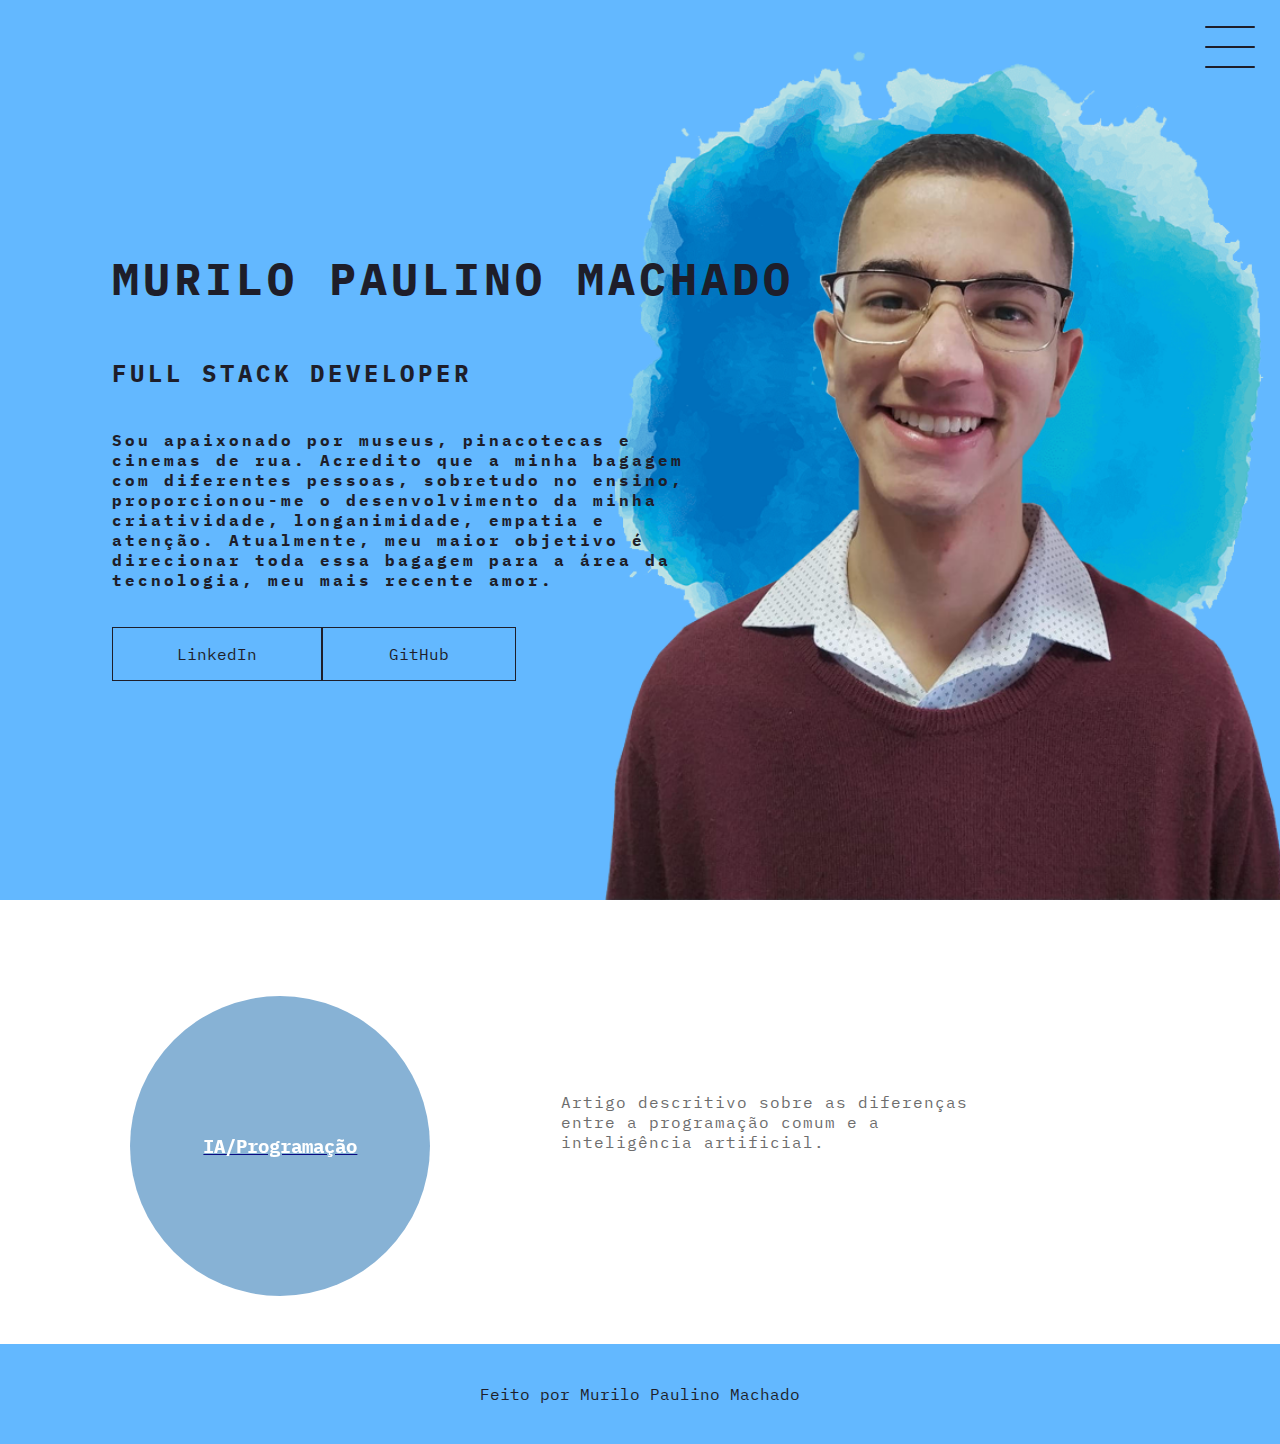
==== artigos.html @ 43daa80b "criação e finalização da página de artigos" ====
<!--ctrl + espaço-->
<!-- comentar = alt + shift + A -->
<!DOCTYPE html>
<html lang="pt-br">
<head>
    <meta charset='UTF-8'>
    <!--responsividade-->
    <meta name='viewport' content='width=device-width, initial-scale=1'>
    <link rel="stylesheet" href="style.css">
    <title>Murilo Paulino Machado</title>
</head>
<body>
    <header class="header-container">
        <div class="header">
            <div class="checkbox-container">
                <div class="checkbox-wrapper">
                    <input type="checkbox" id="toggle">
                    <label class="checkbox" for="toggle">
                        <div class="trace"></div>
                        <div class="trace"></div>
                        <div class="trace"></div>
                    </label>
                    <div class="menu"></div>
                    <nav class="menu-items">
                        <ul>
                            <li>
                                <a href="index.html">Início</a>
                            </li>
                            <li>
                                <a href="artigos.html">Artigos</a>
                            </li>
                        </ul>
                    </nav>
                </div>
            </div>
        </div>
            <h1>Murilo Paulino Machado</h1>
            <h2>Full stack developer</h2>
            <h4>
                Sou apaixonado por museus, pinacotecas e cinemas de rua. Acredito que a minha bagagem com diferentes pessoas, sobretudo no ensino, proporcionou-me o desenvolvimento da minha criatividade, longanimidade, empatia e atenção. Atualmente, meu maior objetivo é direcionar toda essa bagagem para a área da tecnologia, meu mais recente amor.       
            </h4>
            <div class="social-media">
                <a href="https://www.linkedin.com/in/murilo-p-708885104/" target="_blank">LinkedIn</a>
                <a href="https://github.com/murilo-pm" target="_blank">GitHub</a>
            </div>       
    </header>
    <main class="container">
        <div>
            <a href="https://www.linkedin.com/pulse/programa%C3%A7%C3%A3o-normal-e-intelig%C3%AAncia-artificial-h%C3%A1-paulino-machado/" target="_blank">
        <div class="card-container">
            <div class="card-article">
                <div class="card-wrapper">
                    <h3>IA/Programação</h3>
                    <p>Quer saber mais?</p>
                </div>
            </div>
        </a>
            <div class="card-text">
                Artigo descritivo sobre as diferenças entre a programação comum e a inteligência artificial. 
            </div>
        </div>   
    </div>
    </main>
    <footer class="footer">
        Feito por Murilo Paulino Machado  
    </footer> 
</body>
</html>
---- style.css ----
/* @import url('https://fonts.googleapis.com/css2?family=Poppins:wght@200&display=swap'); */ /* primeira fonte */
/* @import url('https://fonts.googleapis.com/css2?family=Poppins:wght@300&display=swap'); */ /* segunda fonte */
/* @import url('https://fonts.googleapis.com/css2?family=Press+Start+2P&display=swap'); */ /* fonte de bits */
/* @import url('https://fonts.googleapis.com/css2?family=Roboto+Mono:wght@300&display=swap'); */ /* fonte roboto mono light 300*/
/* @import url('https://fonts.googleapis.com/css2?family=Roboto+Mono&display=swap'); */ /* fonte roboto mono regular 400 */
@import url('https://fonts.googleapis.com/css2?family=IBM+Plex+Mono:wght@300&display=swap'); /* IBM Plex Mono */
body {
    margin: 0;
    padding: 0;
    font-family: 'IBM Plex Mono', monospace;
    color: #1E1E2A;
}

/* Header */
.header-container {
    height: 100vh;
    width: 100vw;
    background-color: #63B8FF;
    background-image: url('./img/versionThree.png');
    background-repeat: no-repeat;
    background-position: right;
    background-size: contain; 
    display: flex;
    flex-direction: column;
    justify-content: center;
    align-items: flex-start;
    box-sizing: border-box;
    padding: 0 112px;
    position: relative;
}

h1{
    font-size: 45px;
    text-transform: uppercase;
    letter-spacing: 4px;
    margin-right: 35%;
}

h2{
    text-transform: uppercase;
    letter-spacing: 4px;
    margin-right: 35%;
}

h4{
    margin-right: 45%;
    letter-spacing: 3px;
}

.social-media{
    margin-top: 1rem;
    display: flex;
}

.social-media a{
    text-decoration: none;
    color: #1E1E2A;
    padding: 1rem 4rem;
    border: 1px solid #1E1E2A;
    min-width: 4rem;
    display: flex;
    align-items: center;
    justify-content: center;
    transition: .5s ease-in-out;
}

a:hover{
    background-color: #ffffff;
}


/* Menu hambúrguer */

.checkbox-container{
    display: flex;
    justify-content: center;
    align-items: center;
}

.checkbox{
    height: 100px;
    width: 100px;
    position: absolute;
    right: 0;
    top: 0;
    display: flex;
    justify-content: center;
    cursor: pointer;
    z-index: 9999;
    transition: 400ms ease-in-out 0s;
}

.checkbox .trace{
    width: 50px;
    height: 2px;
    background-color: #1E1E2A;
    position: absolute;
    border-radius: 4px;
    transition: 0.5s ease-in-out;
}

.checkbox .trace:nth-child(1){
    top: 26px;
    transform: rotate(0);
}

.checkbox .trace:nth-child(2){
    top: 46px;
    transform: rotate(0);
}

.checkbox .trace:nth-child(3){
    top: 66px;
    transform: rotate(0);
}

#toggle{
    display: none;
}

/* menu */
.menu{
    position: absolute;
    top: 28px;
    right: 30px;
    background-color: transparent;
    height: 4px;
    width: 10px;
    border-radius: 50%;
    box-shadow: 0px 0px 0px 0px #ffffff;
    z-index: -1;    /* "-1" para ela ficar por trás de tudo */
    transition: 400ms ease-in-out 0s;
}

.menu-items{
    position: fixed;
    top: 0;
    left: 0;
    width: 100%;
    height: 100vh;
    display: flex;
    justify-content: center;
    align-items: center;
    z-index: 2;
    opacity: 0;
    visibility: hidden;
    transition: 400ms ease-in-out 0s;
}

.menu-items ul {
    list-style-type: none;
}

.menu-items ul li a{
    margin: 10px 0;
    color: #1E1E2A;
    text-decoration: none;
    text-transform: uppercase;
    letter-spacing: 4px;
    font-size: 40px;
}

/* animações do menu */
#toggle:checked + .checkbox .trace:nth-child(1){
    transform: rotate(45deg);
    top: 47px;
}

#toggle:checked + .checkbox .trace:nth-child(2){
    transform: translate(-100px);
    width: 30px;
    visibility: hidden;
    opacity: 0;
}

#toggle:checked + .checkbox .trace:nth-child(3){
    transform: rotate(-45deg);
    top: 48px;
}

#toggle:checked + .checkbox{
    background-color: #ffffff;

}

/*til para pegar todos os itens pertencentes ao menu*/
#toggle:checked ~ .menu{
    box-shadow: 0px 0px 0px 100vmax #ffffff;
    z-index: 1;
}

#toggle:checked ~ .menu-items{
    visibility: visible;
    opacity: 1;
}

/* cards dos projetos */

.container{
    height: auto;
    width: 100%;
    display: flex;
    flex-direction: column;
    justify-content: space-evenly;
    margin: 3rem 0; /* p/ não ficar grudado com o header e o footer */
}

.card-container{
    display: flex;
    justify-content: space-evenly;
    align-items: center;
    width: 90%;   
}

.card{
    width: 300px;
    height: 300px;
    border-radius: 100%;
    margin: 3rem 0 0 0;
    display: flex;
    align-items: center;
    justify-content: center;
    background-color: #63B8FF;
    background-image: url('./img/logoSemFundo.png');
    background-position: center;
    background-size: cover;
    background-repeat: no-repeat;
    filter: grayscale(0.5);
    color: #1E1E2A;
    cursor: pointer;
    transition: 0.5s ease-in-out;
}

.card-article{
    width: 300px;
    height: 300px;
    border-radius: 100%;
    margin: 3rem 0 0 0;
    display: flex;
    align-items: center;
    justify-content: center;
    background-color: #63B8FF;
    background-image: url('./img/abstract-binary-code-background.jpg');
    background-position: center;
    background-size: cover;
    background-repeat: no-repeat;
    filter: grayscale(0.5);
    color: #ffffff;
    cursor: pointer;
    transition: 0.5s ease-in-out;
}

.card-text{
    width: 40%;
    letter-spacing: 1px;
    color: rgb(109, 109, 109);
}

.card-wrapper{
    text-align: center;
    display: flex;
    flex-direction: column;
    justify-content: center;
    align-items: center;
    position: relative; 
}

.card-wrapper::before{
    content: "";
    position: absolute;
    height: 100px;
    width: 100px;
    border-radius: 50%;
    display: block;
    border: 1px solid #ffffff;
    opacity: 0;
    transition: 0.5s ease-in-out;
}

.card-wrapper h2{
    font-size: 40px;
    text-transform: uppercase;
    letter-spacing: 4px;
    margin: 0;
    transition: 0.5s ease-in-out;
}

.card-wrapper p{
    font-size: 0;
    visibility: visible; 
    opacity: 0;
    font-weight: bold;
    text-transform: uppercase;
    transition: 0.5s ease-in-out;
}

.card:hover{
    filter: unset;
}

.card:hover > .card-wrapper::before{
    height: 200px;
    width: 200px;
    opacity: 1;
} 

.card:hover > .card-wrapper p{
    opacity: 1;
    visibility: visible;
    font-size: 14px;
}

/* rodapé */

.footer{
    width: 100%;
    height: 100px;
    background-color: #63B8FF;
    display: flex;
    align-items: center;
    justify-content: center;
    color: #1E1E2A;
}
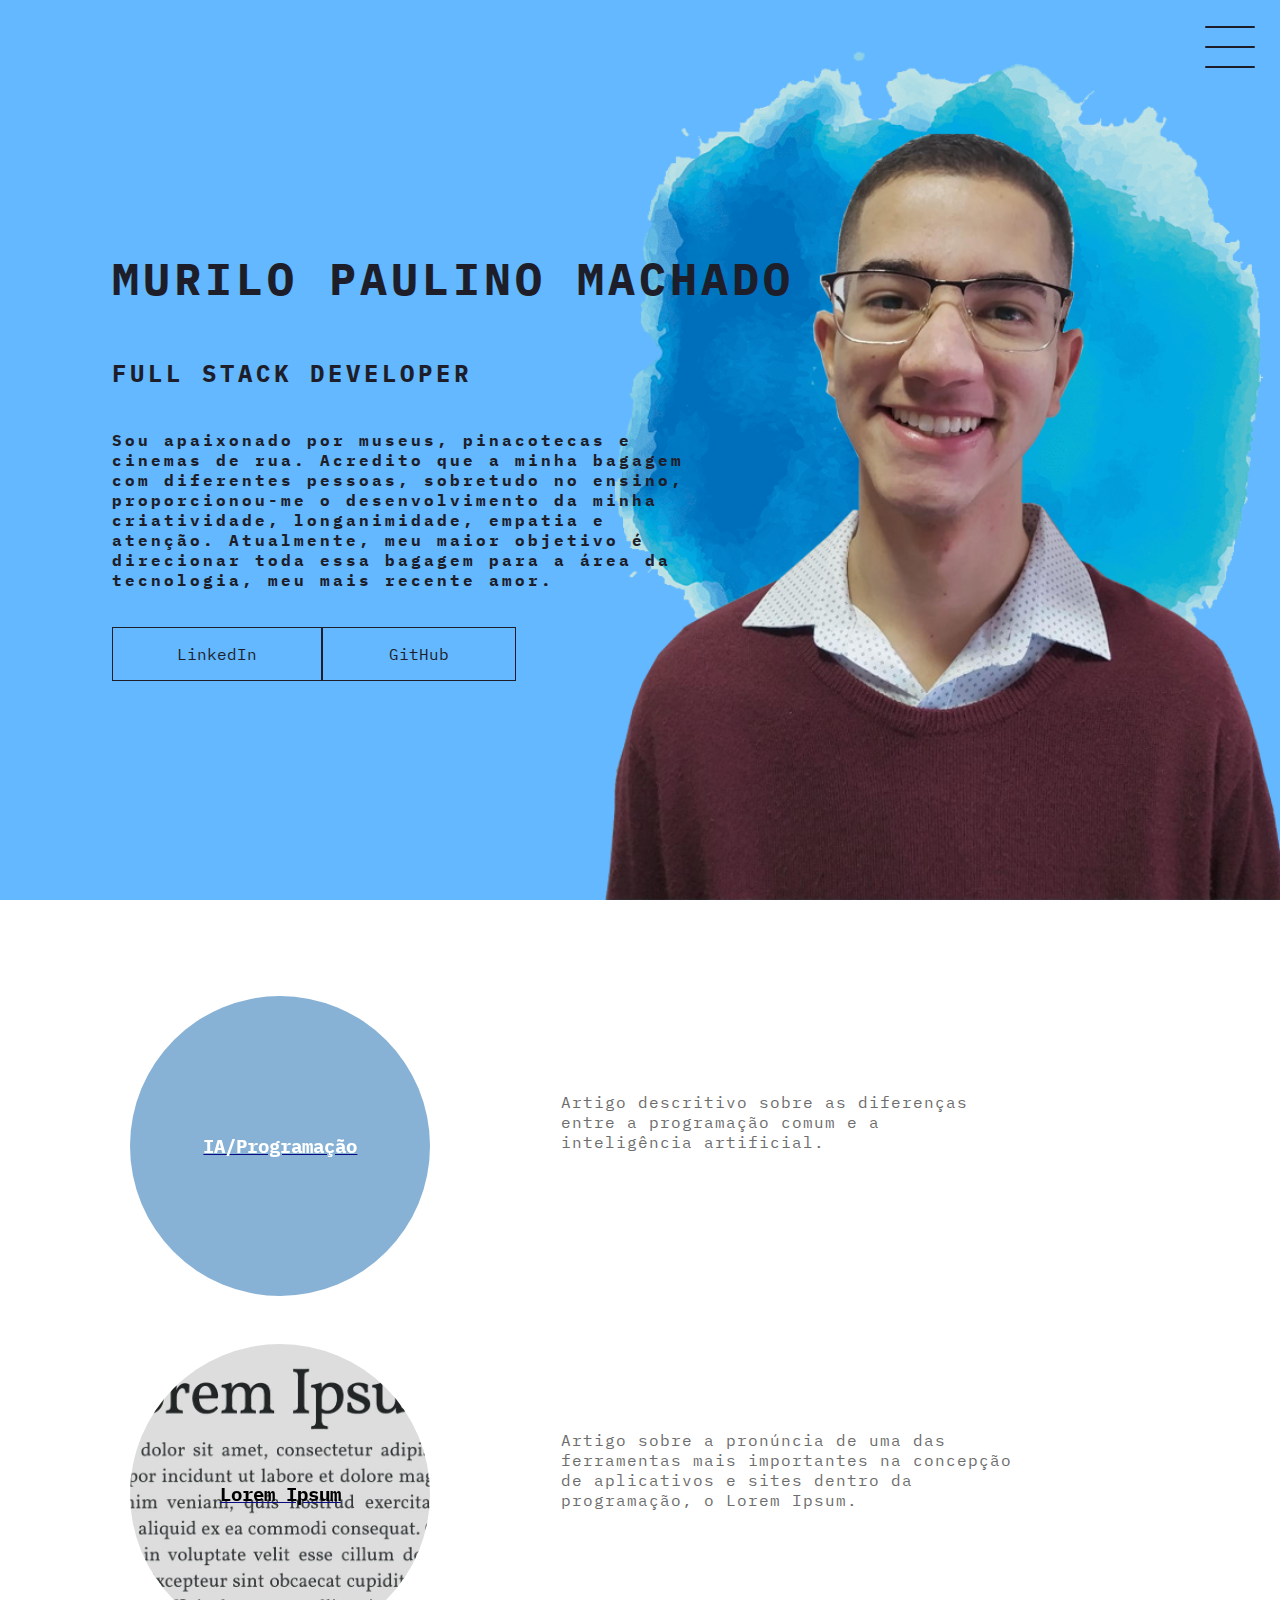
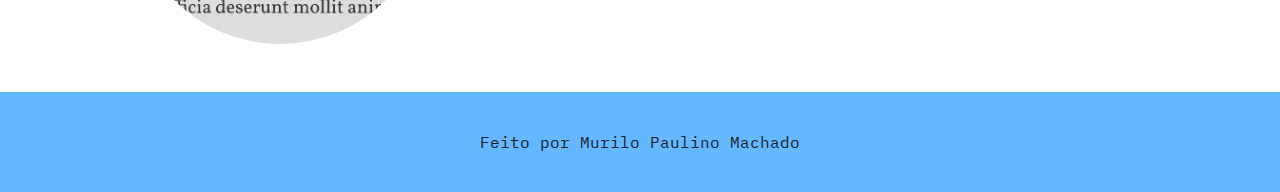
==== commit 40642130: "adição da estilização de um novo artigo" ====
--- a/artigos.html
+++ b/artigos.html
@@ -58,6 +58,20 @@
             <div class="card-text">
                 Artigo descritivo sobre as diferenças entre a programação comum e a inteligência artificial. 
             </div>
+        </div>
+        <div>
+            <a href="https://www.linkedin.com/pulse/latim-na-programa%C3%A7%C3%A3o-qual-%C3%A9-rela%C3%A7%C3%A3o-murilo-paulino-machado/" target="_blank">
+        <div class="card-container">
+            <div class="card-article2">
+                <div class="card-wrapper">
+                    <h3>Lorem Ipsum</h3>
+                    <p>Quer saber mais?</p>
+                </div>
+            </div>
+        </a>
+            <div class="card-text">
+                Artigo sobre a pronúncia de uma das ferramentas mais importantes na concepção de aplicativos e sites dentro da programação, o Lorem Ipsum. 
+            </div>
         </div>   
     </div>
     </main>
--- a/style.css
+++ b/style.css
@@ -250,6 +250,25 @@
     transition: 0.5s ease-in-out;
 }
 
+.card-article2{
+    width: 300px;
+    height: 300px;
+    border-radius: 100%;
+    margin: 3rem 0 0 0;
+    display: flex;
+    align-items: center;
+    justify-content: center;
+    background-color: #63B8FF;
+    background-image: url('./img/que-es-lorem-ipsum.jpg');
+    background-position: center;
+    background-size: cover;
+    background-repeat: no-repeat;
+    filter: grayscale(0.5);
+    color: #000000;
+    cursor: pointer;
+    transition: 0.5s ease-in-out;
+}
+
 .card-text{
     width: 40%;
     letter-spacing: 1px;
